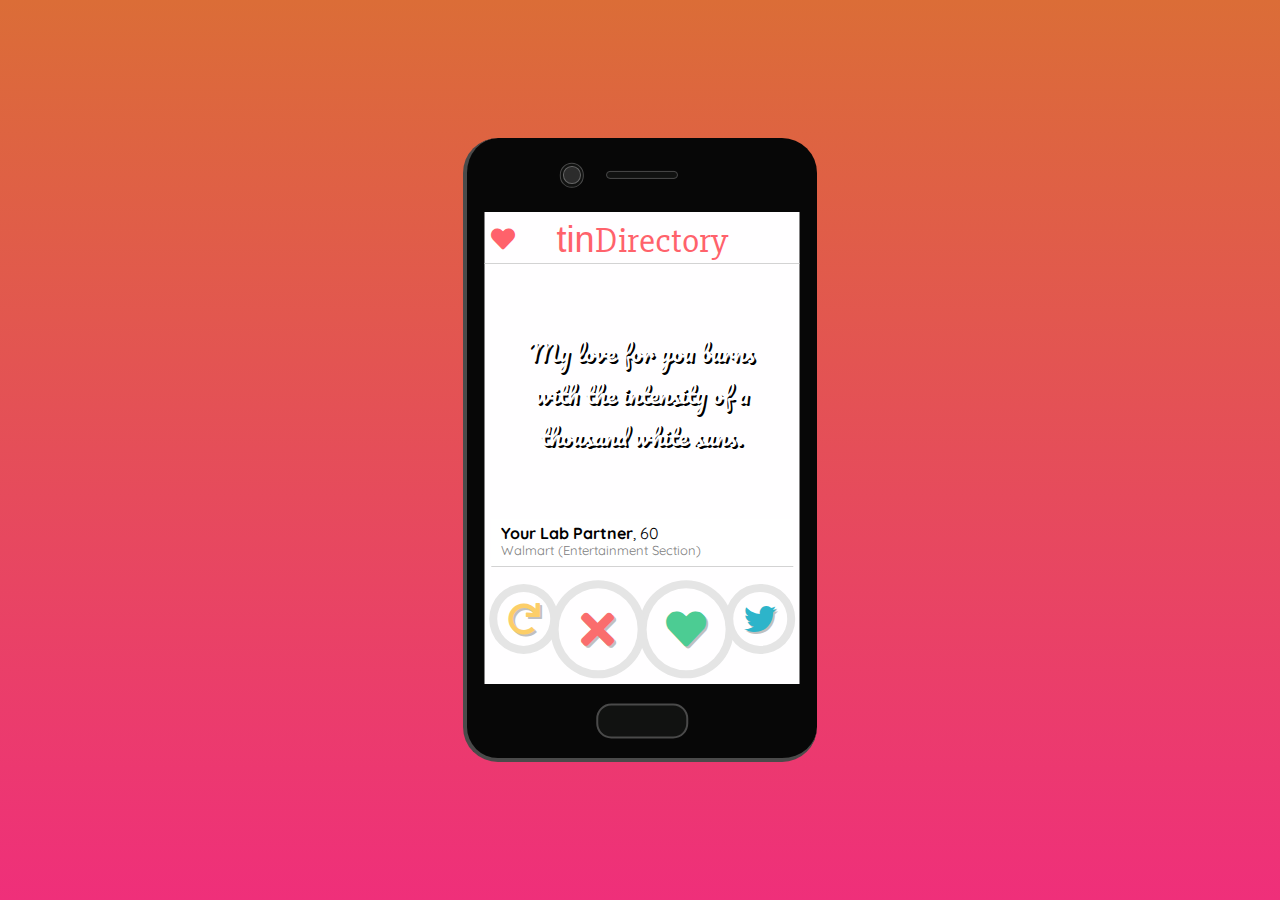
==== projects/quotes/index.html @ 747b7772 "Changing file locations" ====
<!DOCTYPE html>
<html lang="en" >

<head>
  <meta charset="UTF-8">
  <title>freeCodeCamp - Random Quote Machine</title>
  <link href="https://use.fontawesome.com/releases/v5.0.6/css/all.css" rel="stylesheet">
  
  <link rel='stylesheet prefetch' href='https://fonts.googleapis.com/css?family=Slabo+27px|Pacifico|Quicksand'>

      <link rel="stylesheet" href="css/style.css">

  
</head>

<body>

  <div class="phone center">
  <div class="camera">
    <div class="lens"></div>
  </div>
  <div class="mic"></div>
  <div class="home"></div>
  <div class="screen">
    <div class="like-list fas fa-heart"></div>
    <div class="title">tin<span>Directory</span></div>
    <div class="content">
      <p id="quote">Insert magnificent and interesting pick up line that I found online here.</p>
    </div>
    <div class="info">
      <p id="user">Leander Rodrigues<span>, 19</span><p>
      <p id="location">Pulp Fiction</p>
    </div>
    <div class="button-area">
      <a href=#>
        <div class="like center major-btn "><i class="fas fa-heart center"></i></div>
      </a>
      <a href=#>
        <div class="dislike center major-btn"><i class="fas fa-3x fa-times center"></i></div>
      </a>
      <a href=#>
        <div class="refresh center minor-btn"><i class="fas fa-2x fa-redo center"></i></div>
      </a>
      <a href=#>
        <div class="tweet center minor-btn"><i class="fab fa-2x fa-twitter center"></i></div>
      </a>
    </div>
  </div>
  <div class="overlay disp-toggle">
    <div class="liked-content">
      
    </div>
  </div>
</div>
  <script src='https://cdnjs.cloudflare.com/ajax/libs/jquery/3.2.1/jquery.min.js'></script>

  

    <script  src="js/index.js"></script>




</body>

</html>
---- projects/quotes/css/style.css ----
@font-face {
  font-family: "ChaletNewYork";
  src: url("https://dl.dropboxusercontent.com/s/vos5g2nm4f6izwt/ChaletNewYorkNineteenSeventy.ttf") format("truetype");
  font-weight: 100;
  font-style: normal;
}
html,
body {
  height: 100%;
  background: linear-gradient(#db6d37, #ef2f7a);
  background-attachment: fixed;
}

.center {
  position: absolute;
  top: 50%;
  left: 50%;
  transform: translate(-50%, -50%);
}

.phone {
  height: 620px;
  width: 350px;
  background: #070707;
  border-left: 4px solid #4a4a4a;
  border-bottom: 4px solid #4a4a4a;
  border-radius: 35px;
}
.phone .home {
  position: absolute;
  top: 94%;
  left: 50%;
  transform: translate(-50%, -50%);
  width: 25%;
  height: 5%;
  background-color: #111211;
  border: 2px solid #4a4a4a;
  border-radius: 15px;
}
.phone .camera {
  position: absolute;
  top: 6%;
  left: 30%;
  transform: translate(-50%, -50%);
  width: 6.4%;
  height: 3.6%;
  background-color: #111211;
  border: 1px solid #4a4a4a;
  border-radius: 50%;
}
.phone .camera .lens {
  position: absolute;
  top: 50%;
  left: 50%;
  transform: translate(-50%, -50%);
  width: 70%;
  height: 70%;
  background-color: #2c2c2c;
  border: 0.5px solid #666666;
  border-radius: 50%;
}
.phone .mic {
  position: absolute;
  top: 6%;
  left: 50%;
  transform: translate(-50%, -50%);
  width: 20%;
  height: 1%;
  background-color: #111211;
  border: 1px solid #4a4a4a;
  border-radius: 15px;
}

.screen {
  position: absolute;
  top: 12%;
  left: 50%;
  transform: translateX(-50%);
  height: 76%;
  width: 90%;
  background: #fffeff;
}
.screen .title {
  text-align: center;
  color: #ff626b;
  font-family: ChaletNewYork, sans-serif;
  margin-top: 2%;
  border-bottom: 1px solid lightgrey;
  font-size: 36px;
}
.screen .title span {
  font-family: "Slabo 27px";
}
.screen .like-list {
  position: absolute;
  text-align: center;
  color: #ff626b;
  font-size: 1.5em;
  left: 2%;
  top: 3%;
  z-index: 2;
}
.screen .like-list:hover {
  cursor: pointer;
}
.screen .content {
  position: absolute;
  top: 12%;
  left: 50%;
  transform: translateX(-50%);
  height: 53%;
  width: 96%;
  background-image: url();
  background-size: cover;
  background-repeat: no-repeat;
  background-position: 50% 50%;
  border-radius: 5px;
}
.screen .content #quote {
  position: absolute;
  top: 50%;
  transform: translateY(-50%);
  margin: 0px 20px 0px 20px;
  color: #fffeff;
  text-align: center;
  font-family: Pacifico;
  font-size: 24px;
  text-shadow: 2px 2px black;
}
.screen .info {
  position: absolute;
  top: 65%;
  left: 50%;
  transform: translateX(-50%);
  height: 10%;
  width: 96%;
  background-color: #ffffff;
  text-align: left;
  text-indent: 10px;
  font-family: Quicksand;
  border-bottom: 1px solid lightgrey;
}
.screen .info #user {
  position: absolute;
  top: -25%;
  font-weight: bold;
  font-size: 16px;
}
.screen .info #user span {
  font-weight: normal;
}
.screen .info #location {
  position: absolute;
  top: 22%;
  font-size: 13px;
  color: grey;
}
.screen .button-area {
  position: absolute;
  top: 77%;
  left: 50%;
  transform: translateX(-50%);
  width: 100%;
  height: 23%;
}
.screen .button-area a {
  color: inherit;
  text-decoration: none;
}
.screen .button-area div {
  background-color: #fffeff;
  border-radius: 50%;
  border: 8px solid #e5e5e5;
  text-shadow: 2px 2px silver;
  text-align: center;
}
.screen .button-area .major-btn {
  height: 75%;
  width: 25%;
}
.screen .button-area .minor-btn {
  height: 50%;
  width: 17%;
}
.screen .button-area .like {
  color: #4ccc93;
  left: 64%;
  font-size: 2.5em;
  transition: all 0.35s;
}
.screen .button-area .like:hover {
  z-index: 1;
  border-color: #4ccc93;
}
.screen .button-area .dislike {
  color: #fa6d6d;
  left: 36%;
  transition: all 0.35s;
}
.screen .button-area .dislike:hover {
  z-index: 1;
  border-color: #fa6d6d;
}
.screen .button-area .refresh {
  color: #fcce68;
  left: 12.5%;
  top: 40%;
  transition: all 0.35s;
}
.screen .button-area .refresh:hover {
  z-index: 1;
  border-color: #fcce68;
}
.screen .button-area .tweet {
  color: #2db4ca;
  left: 87.5%;
  top: 40%;
  transition: all 0.35s;
}
.screen .button-area .tweet:hover {
  z-index: 1;
  border-color: #2db4ca;
}

.overlay {
  position: absolute;
  top: 12%;
  left: 50%;
  transform: translateX(-50%);
  height: 76%;
  width: 90%;
  background: rgba(229, 229, 229, 0.8);
  overflow-y: auto;
}

.disp-toggle {
  display: none;
}
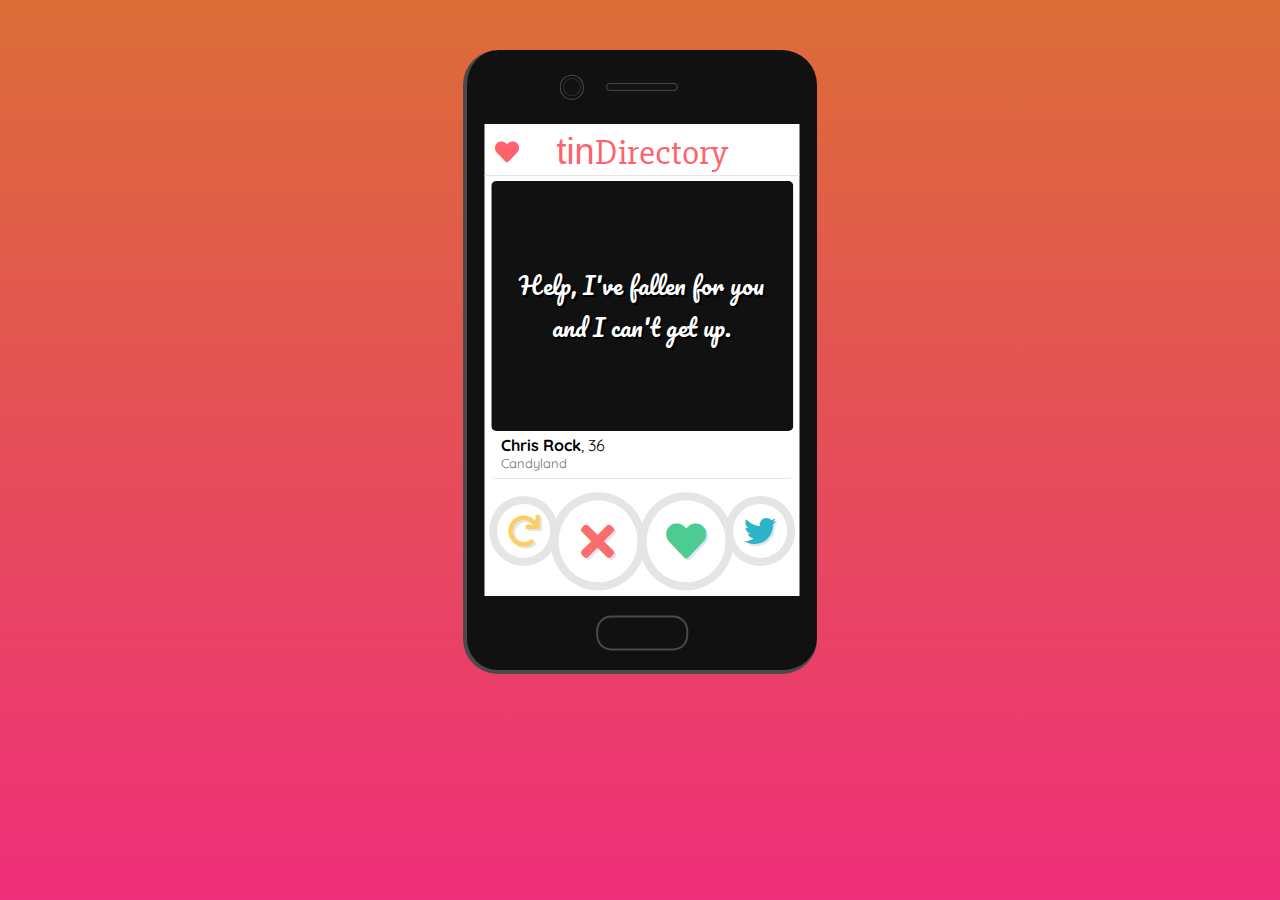
==== commit e1deeca3: "Close pointless branch" ====
--- a/projects/quotes/index.html
+++ b/projects/quotes/index.html
@@ -15,42 +15,61 @@
 
 <body>
 
-  <div class="phone center">
-  <div class="camera">
-    <div class="lens"></div>
+  <!--Phone container-->
+<div class="phone">
+  <!--Superficial components-->
+  <div class="camera center">
+    <div class="lens center"></div>
   </div>
-  <div class="mic"></div>
-  <div class="home"></div>
-  <div class="screen">
-    <div class="like-list fas fa-heart"></div>
+  <div class="mic center"></div>
+  <div class="home center"></div>
+  <!--Default screen content-->
+  <div class="screen default">
     <div class="title">tin<span>Directory</span></div>
+    <!--Pick-up line content-->
     <div class="content">
-      <p id="quote">Insert magnificent and interesting pick up line that I found online here.</p>
+      <p class="quote"></p>
     </div>
     <div class="info">
-      <p id="user">Leander Rodrigues<span>, 19</span><p>
-      <p id="location">Pulp Fiction</p>
+      <p class="user"></p>
+      <p class="location"></p>
     </div>
+    <!--Action buttons-->
     <div class="button-area">
       <a href=#>
         <div class="like center major-btn "><i class="fas fa-heart center"></i></div>
-      </a>
+      </a><!--Like Quote-->
       <a href=#>
         <div class="dislike center major-btn"><i class="fas fa-3x fa-times center"></i></div>
-      </a>
+      </a><!--Disike Quote-->
       <a href=#>
         <div class="refresh center minor-btn"><i class="fas fa-2x fa-redo center"></i></div>
-      </a>
+      </a><!--New Quote-->
       <a href=#>
         <div class="tweet center minor-btn"><i class="fab fa-2x fa-twitter center"></i></div>
-      </a>
+      </a><!--Tweet Quote-->
     </div>
   </div>
-  <div class="overlay disp-toggle">
-    <div class="liked-content">
-      
+  <!--Overlay screen content-->
+  <div class="screen overlay hide">
+    <div class="title">like<span>List</span></div>
+    <!--Liked content-->
+    <div class="content">
+      <p class="quote">You don't have any likes!</p>
     </div>
+    <div class="info">
+      <p class="user">Tap the green heart to 'like' profiles!</p>
+      <p class="location">They'll be saved here for your viewing!</p>
+    </div>
+    <!--Scroll through likes-->
+<!--     <div class="select-area center">
+      <input type="range" min="1" value="1" id="selector">
+    </div> -->
+    <div class="prev select fas fa-chevron-left fa-4x fade"></div>
+    <div class="next select fas fa-chevron-right fa-4x show"></div>
   </div>
+  <!--Screen display toggle-->
+  <div class="screen-toggle fas fa-heart"></div>
 </div>
   <script src='https://cdnjs.cloudflare.com/ajax/libs/jquery/3.2.1/jquery.min.js'></script>
 
--- a/projects/quotes/css/style.css
+++ b/projects/quotes/css/style.css
@@ -4,235 +4,275 @@
   font-weight: 100;
   font-style: normal;
 }
-html,
+html {
+  height: 100%;
+  width: 100%;
+  background: linear-gradient(#DB6D37, #EF2F7A);
+}
+
 body {
-  height: 100%;
-  background: linear-gradient(#db6d37, #ef2f7a);
-  background-attachment: fixed;
+  margin: 0px;
 }
 
 .center {
+  left: 50%;
   position: absolute;
   top: 50%;
-  left: 50%;
   transform: translate(-50%, -50%);
 }
 
+.hide {
+  display: none;
+}
+
 .phone {
+  position: relative;
+  margin: 50px auto;
+  background: #111111;
+  border-bottom: 4px solid #4A4A4A;
+  border-left: 4px solid #4A4A4A;
+  border-radius: 35px;
   height: 620px;
   width: 350px;
-  background: #070707;
-  border-left: 4px solid #4a4a4a;
-  border-bottom: 4px solid #4a4a4a;
-  border-radius: 35px;
+  transform: scale(1);
 }
 .phone .home {
-  position: absolute;
+  border: 2px solid #4A4A4A;
+  border-radius: 15px;
+  height: 5%;
   top: 94%;
-  left: 50%;
-  transform: translate(-50%, -50%);
   width: 25%;
-  height: 5%;
-  background-color: #111211;
-  border: 2px solid #4a4a4a;
-  border-radius: 15px;
 }
 .phone .camera {
-  position: absolute;
+  border: 1px solid #4A4A4A;
+  border-radius: 50%;
+  height: 3.6%;
+  left: 30%;
   top: 6%;
-  left: 30%;
-  transform: translate(-50%, -50%);
   width: 6.4%;
-  height: 3.6%;
-  background-color: #111211;
-  border: 1px solid #4a4a4a;
+}
+.phone .camera .lens {
+  border: 0.5px solid #707070;
   border-radius: 50%;
-}
-.phone .camera .lens {
-  position: absolute;
-  top: 50%;
-  left: 50%;
-  transform: translate(-50%, -50%);
+  height: 70%;
+  opacity: 0.3;
   width: 70%;
-  height: 70%;
-  background-color: #2c2c2c;
-  border: 0.5px solid #666666;
-  border-radius: 50%;
 }
 .phone .mic {
-  position: absolute;
-  top: 6%;
-  left: 50%;
-  transform: translate(-50%, -50%);
-  width: 20%;
-  height: 1%;
   background-color: #111211;
   border: 1px solid #4a4a4a;
   border-radius: 15px;
+  height: 1%;
+  top: 6%;
+  width: 20%;
 }
 
 .screen {
+  height: 76%;
+  left: 50%;
   position: absolute;
   top: 12%;
-  left: 50%;
-  transform: translateX(-50%);
-  height: 76%;
+  transform: translateX(-50%);
   width: 90%;
-  background: #fffeff;
-}
-.screen .title {
-  text-align: center;
-  color: #ff626b;
+}
+
+.default {
+  background: #FFFFFF;
+}
+.default .title,
+.default .info {
+  border-bottom: 1px solid #E5E5E5;
+}
+.default .button-area {
+  height: 23%;
+  left: 50%;
+  position: absolute;
+  top: 77%;
+  transform: translateX(-50%);
+  width: 100%;
+}
+.default .button-area a {
+  color: inherit;
+  text-decoration: none;
+}
+.default .button-area div {
+  background-color: #FFFFFF;
+  border-radius: 50%;
+  border: 8px solid #E5E5E5;
+  text-align: center;
+  text-shadow: 2px 2px #E5E5E5;
+}
+.default .button-area div:active {
+  background-color: #E5E5E5;
+}
+.default .button-area div:hover {
+  z-index: 1;
+}
+.default .button-area .major-btn {
+  height: 75%;
+  width: 25%;
+}
+.default .button-area .minor-btn {
+  height: 50%;
+  width: 17%;
+}
+.default .button-area .like {
+  color: #4CCC93;
+  font-size: 2.5em;
+  left: 64%;
+}
+.default .button-area .like:active, .default .button-area .like:hover {
+  border-color: #4CCC93;
+}
+.default .button-area .dislike {
+  color: #FA6D6D;
+  left: 36%;
+}
+.default .button-area .dislike:active, .default .button-area .dislike:hover {
+  border-color: #FA6D6D;
+}
+.default .button-area .refresh {
+  color: #FCCE68;
+  left: 12.5%;
+  top: 40%;
+}
+.default .button-area .refresh:active, .default .button-area .refresh:hover {
+  border-color: #FCCE68;
+}
+.default .button-area .tweet {
+  color: #2DB4CA;
+  left: 87.5%;
+  top: 40%;
+}
+.default .button-area .tweet:active, .default .button-area .tweet:hover {
+  border-color: #2DB4CA;
+}
+
+.overlay {
+  background: #FF626B;
+}
+.overlay .title {
+  color: #FFFFFF;
+}
+.overlay .content {
+  border: 5px solid #FFFFFF;
+  border-bottom: 0px;
+  border-radius: 5px 5px 0px 0px;
+  box-sizing: border-box;
+}
+.overlay .select {
+  color: #FFFFFF;
+  position: absolute;
+  text-align: center;
+  top: 80%;
+  transition: transform 0.5s;
+  width: 30%;
+}
+.overlay .select.next {
+  left: 55%;
+}
+.overlay .select.prev {
+  right: 55%;
+}
+.overlay .fade {
+  opacity: 0.3;
+}
+.overlay .fade:hover {
+  cursor: default;
+}
+.overlay .show {
+  opacity: 1;
+}
+.overlay .show:active {
+  color: #E5E5E5 !important;
+}
+.overlay .show:hover {
+  cursor: pointer;
+  transform: scale(1.25);
+}
+
+.title {
+  color: #FF626B;
   font-family: ChaletNewYork, sans-serif;
+  font-size: 36px;
   margin-top: 2%;
-  border-bottom: 1px solid lightgrey;
-  font-size: 36px;
-}
-.screen .title span {
-  font-family: "Slabo 27px";
-}
-.screen .like-list {
-  position: absolute;
-  text-align: center;
-  color: #ff626b;
-  font-size: 1.5em;
-  left: 2%;
-  top: 3%;
-  z-index: 2;
-}
-.screen .like-list:hover {
-  cursor: pointer;
-}
-.screen .content {
+  text-align: center;
+}
+.title span {
+  font-family: "Slabo 27px", monospace;
+}
+
+.content {
+  background-color: #111111;
+  background-image: url();
+  background-position: 50% 50%;
+  background-repeat: no-repeat;
+  background-size: cover;
+  border-radius: 5px;
+  height: 53%;
+  left: 50%;
   position: absolute;
   top: 12%;
-  left: 50%;
-  transform: translateX(-50%);
-  height: 53%;
+  transform: translateX(-50%);
   width: 96%;
-  background-image: url();
-  background-size: cover;
-  background-repeat: no-repeat;
-  background-position: 50% 50%;
-  border-radius: 5px;
-}
-.screen .content #quote {
-  position: absolute;
+}
+.content .quote {
+  color: #FFFFFF;
+  font-family: Pacifico;
+  font-size: 24px;
+  margin: 0px 20px 0px 20px;
+  position: absolute;
+  text-align: center;
+  text-shadow: 2px 2px black;
   top: 50%;
   transform: translateY(-50%);
-  margin: 0px 20px 0px 20px;
-  color: #fffeff;
-  text-align: center;
-  font-family: Pacifico;
-  font-size: 24px;
-  text-shadow: 2px 2px black;
-}
-.screen .info {
-  position: absolute;
-  top: 65%;
-  left: 50%;
-  transform: translateX(-50%);
+}
+
+.info {
+  background-color: #FFFFFF;
+  border-radius: 0px 0px 5px 5px;
+  font-family: Quicksand;
   height: 10%;
-  width: 96%;
-  background-color: #ffffff;
+  left: 50%;
+  position: absolute;
   text-align: left;
   text-indent: 10px;
-  font-family: Quicksand;
-  border-bottom: 1px solid lightgrey;
-}
-.screen .info #user {
+  top: 65%;
+  transform: translateX(-50%);
+  width: 96%;
+}
+.info .user {
+  font-size: 16px;
+  font-weight: bold;
   position: absolute;
   top: -25%;
-  font-weight: bold;
-  font-size: 16px;
-}
-.screen .info #user span {
+}
+.info .user span {
   font-weight: normal;
 }
-.screen .info #location {
-  position: absolute;
-  top: 22%;
+.info .location {
+  color: #707070;
   font-size: 13px;
-  color: grey;
-}
-.screen .button-area {
-  position: absolute;
-  top: 77%;
-  left: 50%;
-  transform: translateX(-50%);
-  width: 100%;
-  height: 23%;
-}
-.screen .button-area a {
-  color: inherit;
-  text-decoration: none;
-}
-.screen .button-area div {
-  background-color: #fffeff;
-  border-radius: 50%;
-  border: 8px solid #e5e5e5;
-  text-shadow: 2px 2px silver;
-  text-align: center;
-}
-.screen .button-area .major-btn {
-  height: 75%;
-  width: 25%;
-}
-.screen .button-area .minor-btn {
-  height: 50%;
-  width: 17%;
-}
-.screen .button-area .like {
-  color: #4ccc93;
-  left: 64%;
-  font-size: 2.5em;
-  transition: all 0.35s;
-}
-.screen .button-area .like:hover {
-  z-index: 1;
-  border-color: #4ccc93;
-}
-.screen .button-area .dislike {
-  color: #fa6d6d;
-  left: 36%;
-  transition: all 0.35s;
-}
-.screen .button-area .dislike:hover {
-  z-index: 1;
-  border-color: #fa6d6d;
-}
-.screen .button-area .refresh {
-  color: #fcce68;
-  left: 12.5%;
-  top: 40%;
-  transition: all 0.35s;
-}
-.screen .button-area .refresh:hover {
-  z-index: 1;
-  border-color: #fcce68;
-}
-.screen .button-area .tweet {
-  color: #2db4ca;
-  left: 87.5%;
-  top: 40%;
-  transition: all 0.35s;
-}
-.screen .button-area .tweet:hover {
-  z-index: 1;
-  border-color: #2db4ca;
-}
-
-.overlay {
-  position: absolute;
-  top: 12%;
-  left: 50%;
-  transform: translateX(-50%);
-  height: 76%;
-  width: 90%;
-  background: rgba(229, 229, 229, 0.8);
-  overflow-y: auto;
-}
-
-.disp-toggle {
-  display: none;
-}
+  position: absolute;
+  top: 25%;
+}
+
+.screen-toggle {
+  font-size: 1.5em;
+  left: 8%;
+  position: absolute;
+  text-align: center;
+  top: 14.5%;
+  z-index: 2;
+}
+.screen-toggle.fa-heart {
+  color: #FF626B;
+}
+.screen-toggle.fa-times {
+  color: #FFFFFF;
+  margin-left: -2px;
+}
+.screen-toggle:hover {
+  cursor: pointer;
+  opacity: 0.8;
+}
